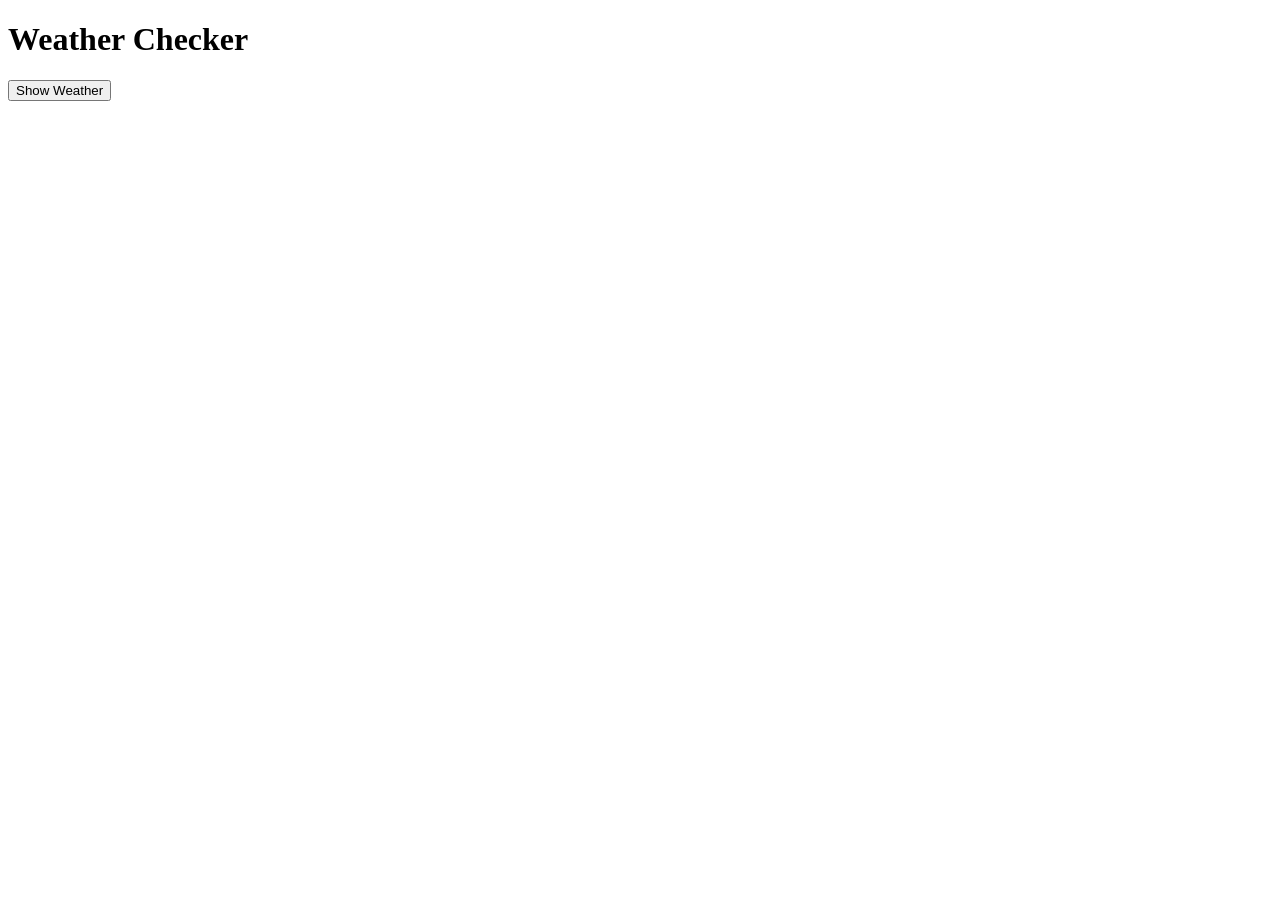
==== index.html @ 6e24061a "Rename index (13).html to index.html" ====
<!DOCTYPE html>
<html>
<head>
    <title>Weather App</title>
</head>
<body>

    <h1>Weather Checker</h1>
    <!-- The button... -->
    <button id="show-weather-btn">Show Weather</button>
    
    <!-- Where the temperature (hopefully) will appear -->
    <div id="weather-result"></div>

    <!-- Link to my JS file -->
    <script src="script.js"></script>
</body>
</html>
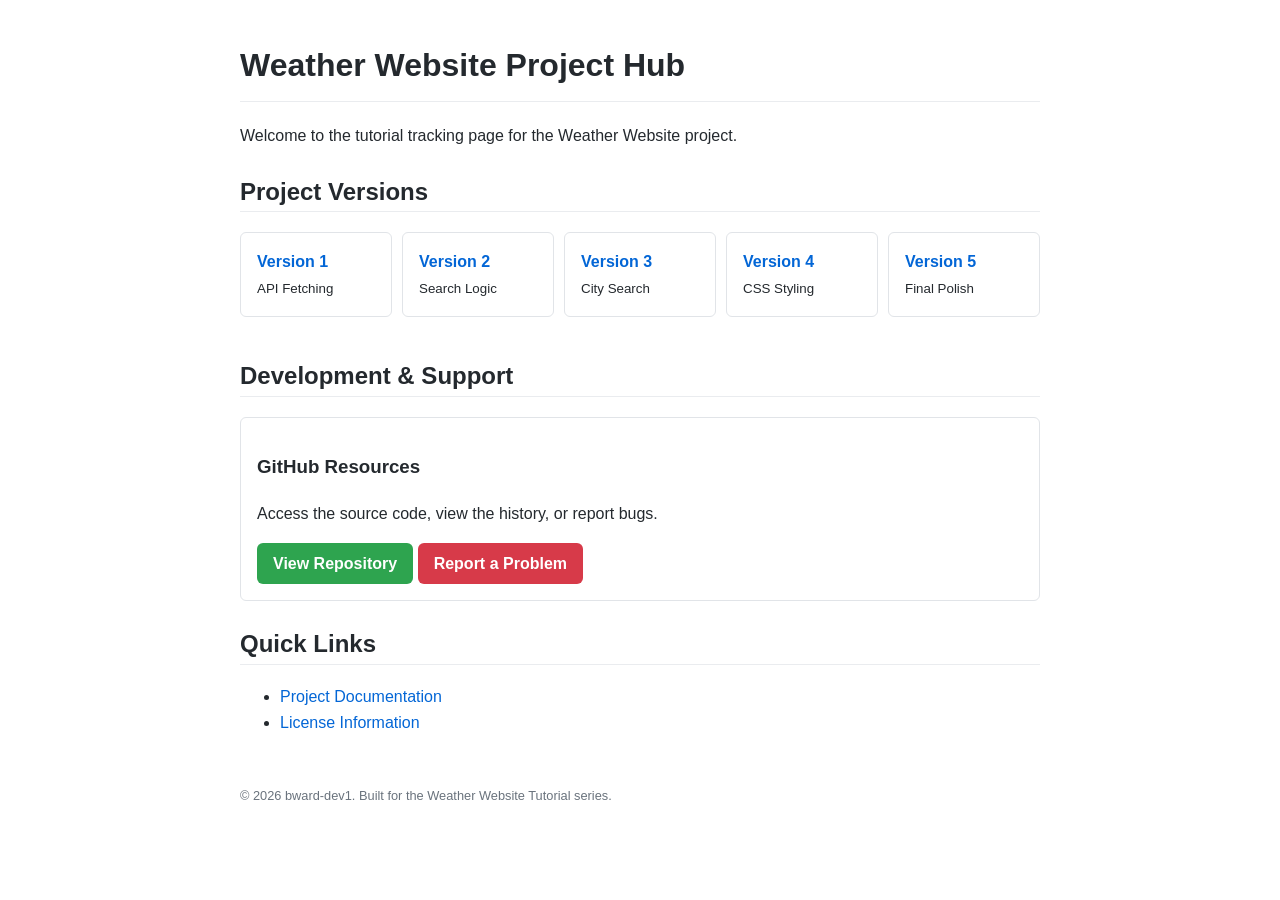
==== commit d522bbe8: "Revise index.html for project hub layout and content" ====
--- a/index.html
+++ b/index.html
@@ -1,18 +1,53 @@
 <!DOCTYPE html>
-<html>
+<html lang="en">
 <head>
-    <title>Weather App</title>
+    <meta charset="UTF-8">
+    <meta name="viewport" content="width=device-width, initial-scale=1.0">
+    <title>JS Weather Tutorial - Project Hub</title>
+    <style>
+        body { font-family: -apple-system, BlinkMacSystemFont, "Segoe UI", Helvetica, Arial, sans-serif; line-height: 1.6; color: #24292e; max-width: 800px; margin: 40px auto; padding: 0 20px; }
+        h1 { border-bottom: 1px solid #eaecef; padding-bottom: 0.3em; }
+        h2 { margin-top: 24px; border-bottom: 1px solid #eaecef; }
+        .card { border: 1px solid #e1e4e8; border-radius: 6px; padding: 16px; margin-bottom: 16px; transition: background 0.2s; }
+        .card:hover { background-color: #f6f8fa; }
+        .version-list { display: grid; grid-template-columns: repeat(auto-fill, minmax(150px, 1fr)); gap: 10px; }
+        .btn { display: inline-block; padding: 8px 16px; background-color: #2ea44f; color: white; text-decoration: none; border-radius: 6px; font-weight: bold; }
+        .btn-issue { background-color: #d73a49; }
+        a { color: #0366d6; text-decoration: none; }
+        a:hover { text-decoration: underline; }
+    </style>
 </head>
 <body>
 
-    <h1>Weather Checker</h1>
-    <!-- The button... -->
-    <button id="show-weather-btn">Show Weather</button>
-    
-    <!-- Where the temperature (hopefully) will appear -->
-    <div id="weather-result"></div>
+    <h1>Weather Website Project Hub</h1>
+    <p>Welcome to the tutorial tracking page for the Weather Website project.</p>
 
-    <!-- Link to my JS file -->
-    <script src="script.js"></script>
+    <h2>Project Versions</h2>
+    <div class="version-list">
+        <div class="card"><a href="v1/index.html"><strong>Version 1</strong></a><br><small>API Fetching</small></div>
+        <div class="card"><a href="v2/index.html"><strong>Version 2</strong></a><br><small>Search Logic</small></div>
+        <div class="card"><a href="v3/index.html"><strong>Version 3</strong></a><br><small>City Search</small></div>
+        <div class="card"><a href="v4/index.html"><strong>Version 4</strong></a><br><small>CSS Styling</small></div>
+        <div class="card"><a href="v5/index.html"><strong>Version 5</strong></a><br><small>Final Polish</small></div>
+    </div>
+
+    <h2>Development & Support</h2>
+    <div class="card">
+        <h3>GitHub Resources</h3>
+        <p>Access the source code, view the history, or report bugs.</p>
+        <a href="https://github.com/bward-dev1/js-weather-website-tutorial" class="btn">View Repository</a>
+        <a href="https://github.com/bward-dev1/js-weather-website-tutorial/issues" class="btn btn-issue">Report a Problem</a>
+    </div>
+
+    <h2>Quick Links</h2>
+    <ul>
+        <li><a href="README.md">Project Documentation</a></li>
+        <li><a href="LICENSE.md">License Information</a></li>
+    </ul>
+
+    <footer style="margin-top: 50px; font-size: 0.8em; color: #6a737d;">
+        &copy; 2026 bward-dev1. Built for the Weather Website Tutorial series.
+    </footer>
+
 </body>
 </html>
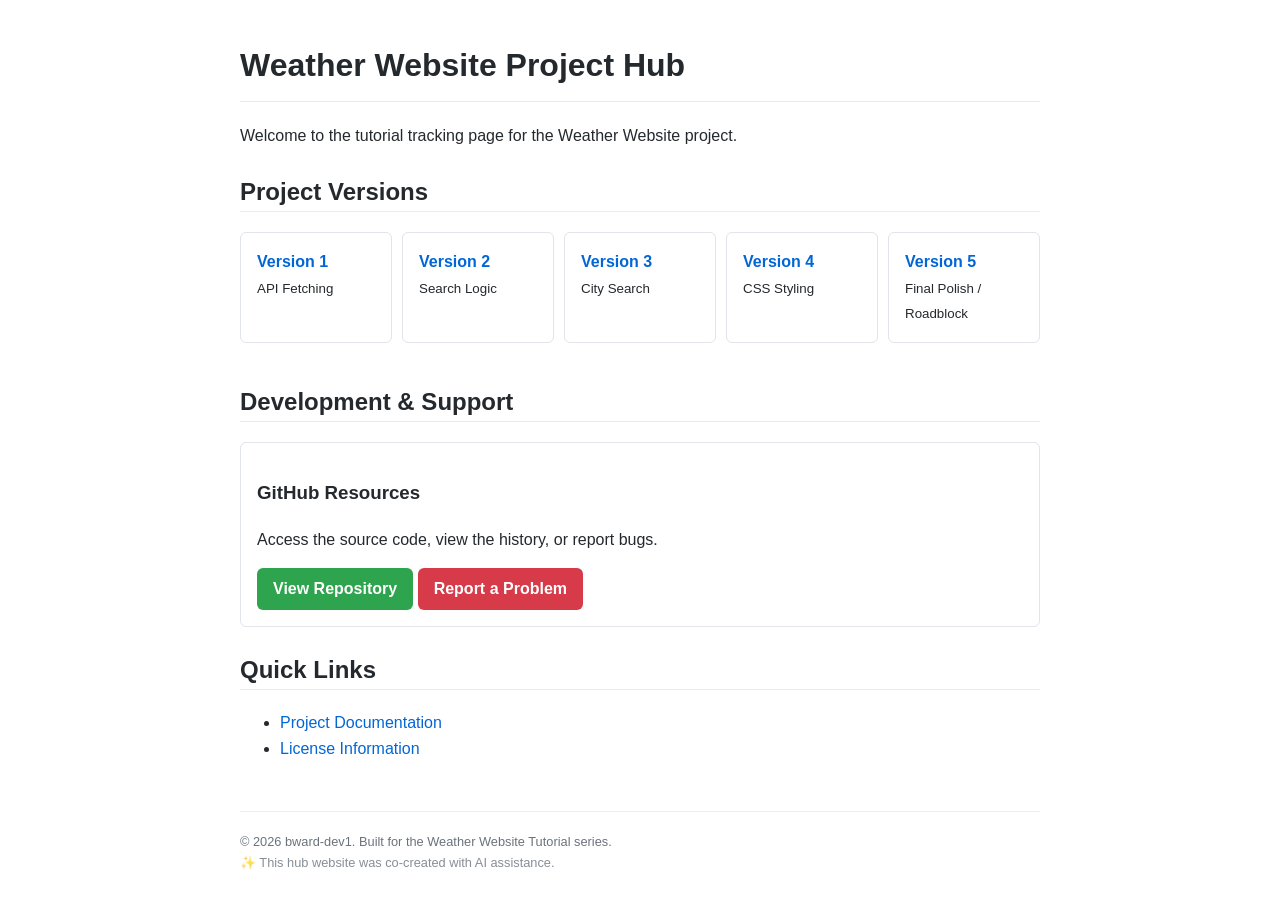
==== commit 10d970c9: "Modify Version 5 description and style footer Updated the description for Version 5 and added a bord" ====
--- a/index.html
+++ b/index.html
@@ -28,7 +28,7 @@
         <div class="card"><a href="v2/index.html"><strong>Version 2</strong></a><br><small>Search Logic</small></div>
         <div class="card"><a href="v3/index.html"><strong>Version 3</strong></a><br><small>City Search</small></div>
         <div class="card"><a href="v4/index.html"><strong>Version 4</strong></a><br><small>CSS Styling</small></div>
-        <div class="card"><a href="v5/index.html"><strong>Version 5</strong></a><br><small>Final Polish</small></div>
+        <div class="card"><a href="v5/index.html"><strong>Version 5</strong></a><br><small>Final Polish / Roadblock</small></div>
     </div>
 
     <h2>Development & Support</h2>
@@ -45,8 +45,10 @@
         <li><a href="LICENSE.md">License Information</a></li>
     </ul>
 
-    <footer style="margin-top: 50px; font-size: 0.8em; color: #6a737d;">
+    <footer style="margin-top: 50px; font-size: 0.8em; color: #6a737d; border-top: 1px solid #eee; padding-top: 20px;">
         &copy; 2026 bward-dev1. Built for the Weather Website Tutorial series.
+        <br>
+        <span style="opacity: 0.8;">✨ This hub website was co-created with AI assistance.</span>
     </footer>
 
 </body>
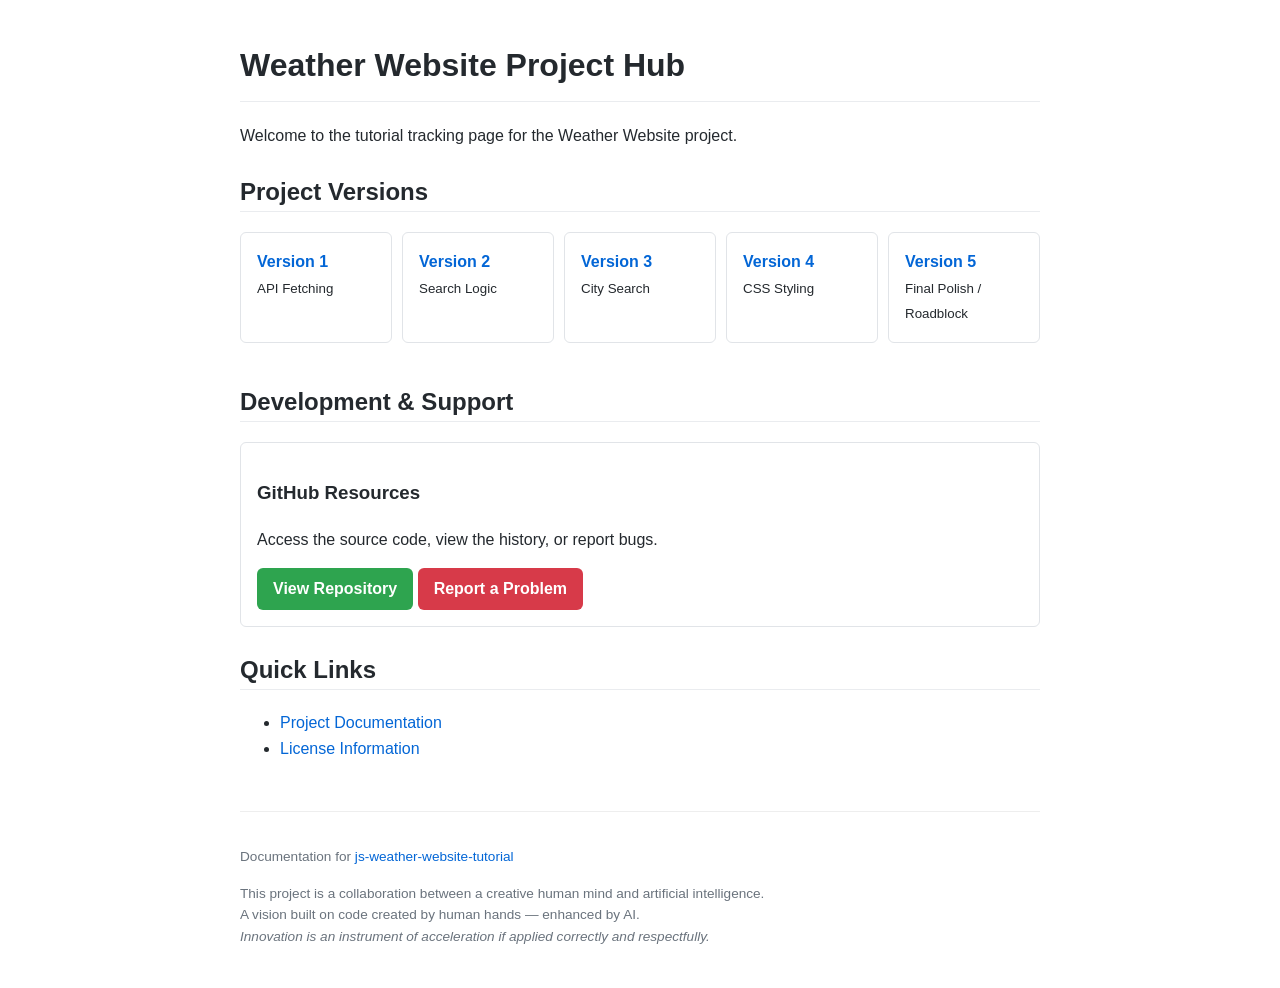
==== commit 1c93536f: "Revise footer with new project and collaboration info Updated footer content to include project docu" ====
--- a/index.html
+++ b/index.html
@@ -45,10 +45,14 @@
         <li><a href="LICENSE.md">License Information</a></li>
     </ul>
 
-    <footer style="margin-top: 50px; font-size: 0.8em; color: #6a737d; border-top: 1px solid #eee; padding-top: 20px;">
-        &copy; 2026 bward-dev1. Built for the Weather Website Tutorial series.
-        <br>
-        <span style="opacity: 0.8;">✨ This hub website was co-created with AI assistance.</span>
+    <footer style="margin-top: 50px; font-size: 0.85em; color: #6a737d; border-top: 1px solid #eee; padding-top: 20px; line-height: 1.6;">
+        <p>Documentation for <a href="https://github.com/bward-dev1/js-weather-website-tutorial">js-weather-website-tutorial</a></p>
+        
+        <p style="margin-top: 15px;">
+            This project is a collaboration between a creative human mind and artificial intelligence. <br>
+            A vision built on code created by human hands — enhanced by AI. <br>
+            <em>Innovation is an instrument of acceleration if applied correctly and respectfully.</em>
+        </p>
     </footer>
 
 </body>
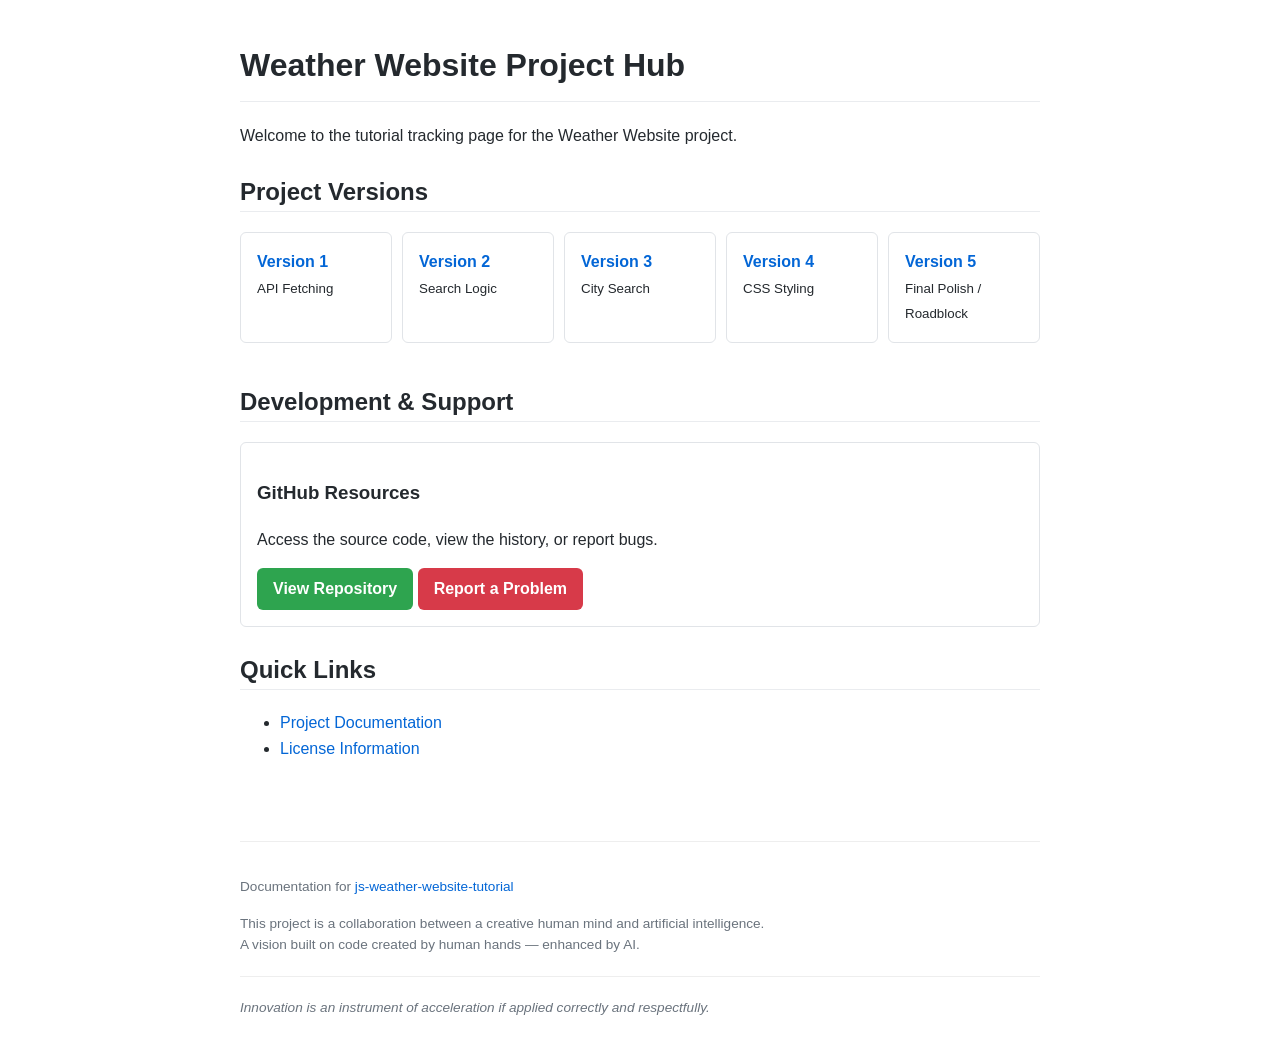
==== commit 6e8fcd55: "Revise footer layout and text in index.html Updated footer styling and content for better presentati" ====
--- a/index.html
+++ b/index.html
@@ -45,15 +45,17 @@
         <li><a href="LICENSE.md">License Information</a></li>
     </ul>
 
-    <footer style="margin-top: 50px; font-size: 0.85em; color: #6a737d; border-top: 1px solid #eee; padding-top: 20px; line-height: 1.6;">
-        <p>Documentation for <a href="https://github.com/bward-dev1/js-weather-website-tutorial">js-weather-website-tutorial</a></p>
-        
-        <p style="margin-top: 15px;">
-            This project is a collaboration between a creative human mind and artificial intelligence. <br>
-            A vision built on code created by human hands — enhanced by AI. <br>
-            <em>Innovation is an instrument of acceleration if applied correctly and respectfully.</em>
-        </p>
-    </footer>
+<footer style="margin-top: 80px; font-size: 0.85em; color: #6a737d; border-top: 1px solid #eee; padding-top: 20px; line-height: 1.6;">
+    <p>Documentation for <a href="https://github.com/bward-dev1/js-weather-website-tutorial">js-weather-website-tutorial</a></p>
+    
+    <p style="margin-top: 15px;">
+        This project is a collaboration between a creative human mind and artificial intelligence. <br>
+        A vision built on code created by human hands — enhanced by AI.
+    </p>
 
-</body>
-</html>
+    <hr style="border: 0; border-top: 1px solid #eee; margin: 20px 0;">
+
+    <p>
+        <em>Innovation is an instrument of acceleration if applied correctly and respectfully.</em>
+    </p>
+</footer>
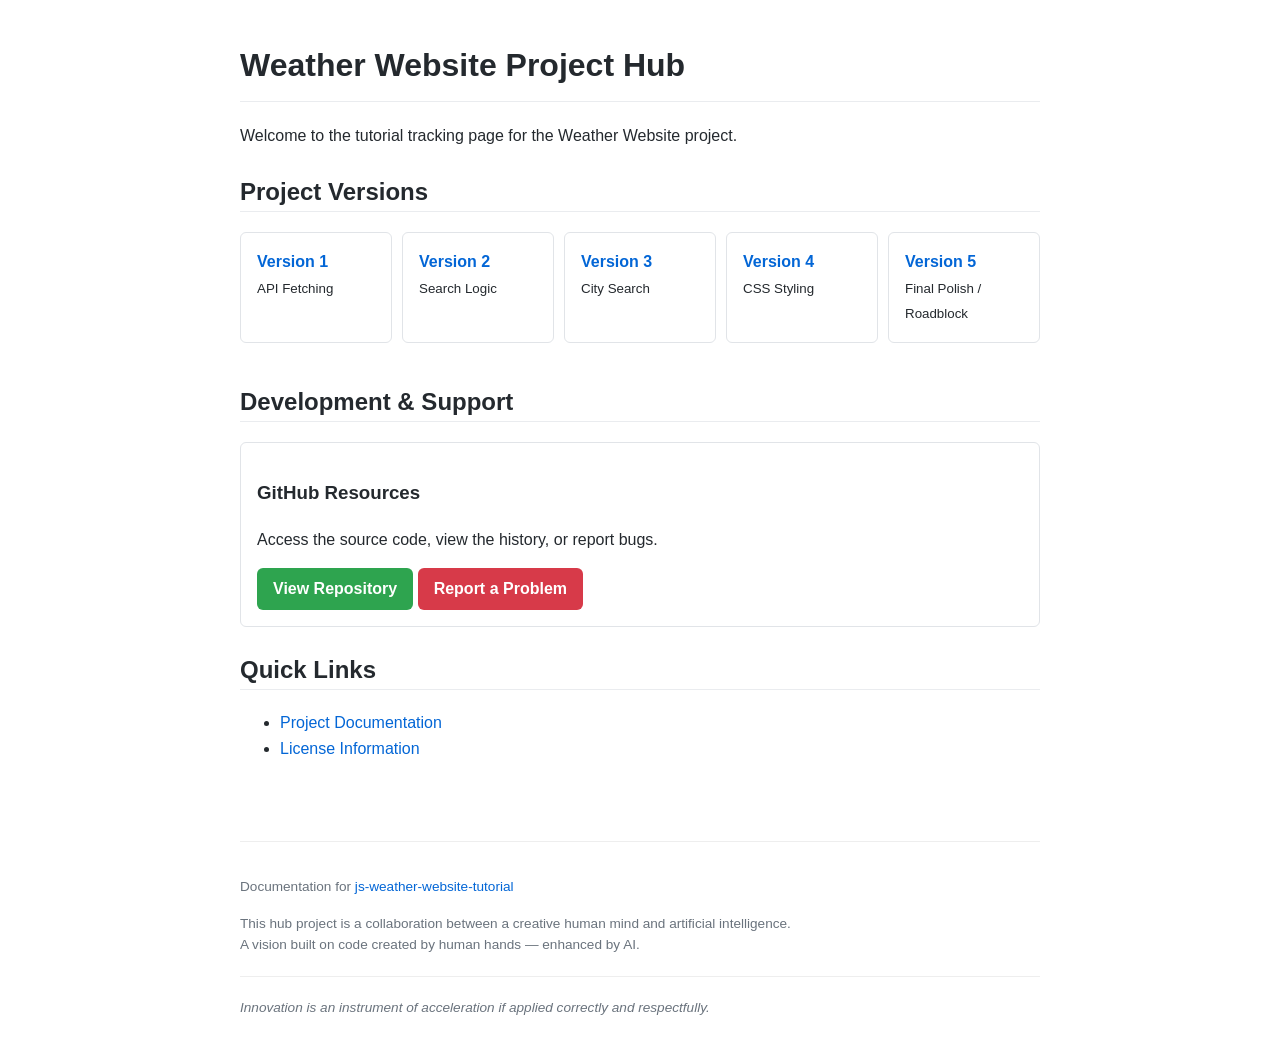
==== commit e29ebc9e: "Update project description in footer" ====
--- a/index.html
+++ b/index.html
@@ -49,7 +49,7 @@
     <p>Documentation for <a href="https://github.com/bward-dev1/js-weather-website-tutorial">js-weather-website-tutorial</a></p>
     
     <p style="margin-top: 15px;">
-        This project is a collaboration between a creative human mind and artificial intelligence. <br>
+        This hub project is a collaboration between a creative human mind and artificial intelligence. <br>
         A vision built on code created by human hands — enhanced by AI.
     </p>
 
